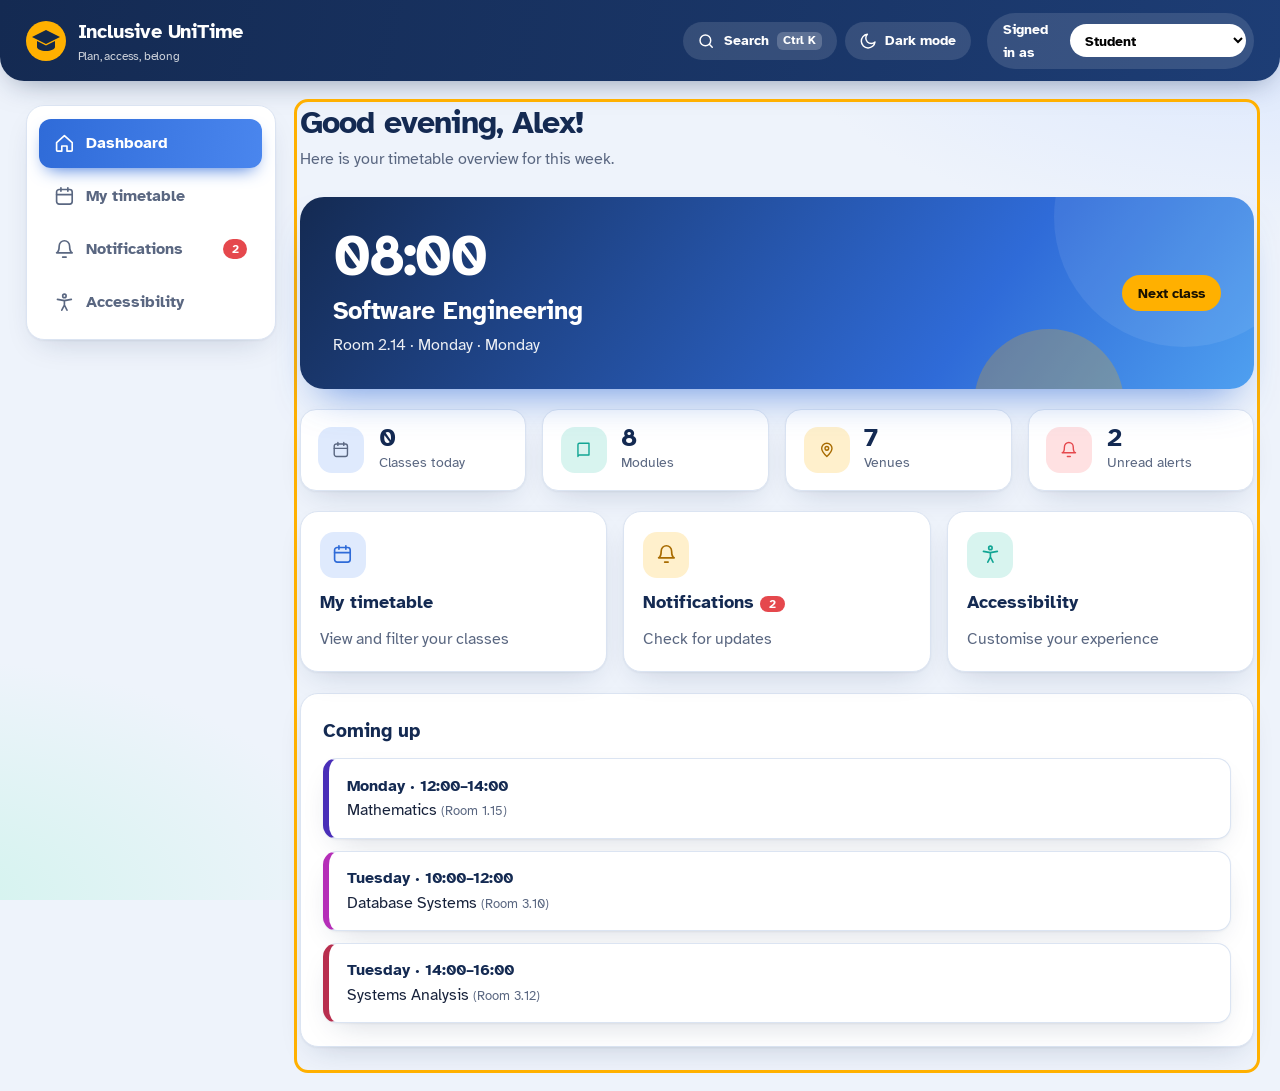
==== index.html @ ea76de54 "Add files via upload" ====
<!DOCTYPE html>
<html lang="en">
<head>
<meta charset="utf-8">
<meta name="viewport" content="width=device-width, initial-scale=1">
<title>Inclusive UniTime – Mockup</title>
<link rel="preconnect" href="https://fonts.googleapis.com"><link href="https://fonts.googleapis.com/css2?family=Atkinson+Hyperlegible:wght@400;700&display=swap" rel="stylesheet">
<link rel="stylesheet" href="styles.css">
</head>
<body>
<a class="skip" href="#main">Skip to main content</a>
<header>
  <h1 class="brand"><svg viewBox="0 0 40 40" aria-hidden="true"><circle cx="20" cy="20" r="20" fill="#ffb000"/><path d="M20 9 6 16l14 7 14-7z" fill="#14284b"/><path d="M11 20v6c0 2 4 4 9 4s9-2 9-4v-6l-9 4.5z" fill="#14284b"/></svg><span>Inclusive UniTime<small>Plan, access, belong</small></span></h1>
  <div class="tools"><button class="chip" id="sBtn" type="button"><span>Search</span><kbd>Ctrl K</kbd></button><button class="chip" id="themeBtn" type="button" aria-pressed="false"><span>Dark mode</span></button></div>
  <label class="who" style="display:flex;color:#fff"><span>Signed in as</span>
    <select id="role"><option value="student">Student</option><option value="staff">Lecturer / Admin</option></select>
  </label>
</header>
<div class="app">
  <nav aria-label="Main"><ul id="nav"></ul></nav>
  <main id="main" tabindex="-1">

    <section id="v-dashboard" data-view>
      <h2 id="hello">Good morning</h2><p class="sub">Here is your timetable overview for this week.</p>
      <div class="hero" id="hero"></div>
      <div class="stats" id="stats"></div>
      <div class="grid">
        <button class="tile" data-go="timetable"><strong>My timetable</strong>View and filter your classes</button>
        <button class="tile" data-go="notifications"><strong>Notifications <span class="badge" data-count>0</span></strong>Check for updates</button>
        <button class="tile" data-go="accessibility"><strong>Accessibility</strong>Customise your experience</button>
      </div>
      <div class="card" style="margin-top:1rem"><h3>Coming up</h3><ul class="cards" id="upcoming" style="display:grid"></ul></div>
    </section>

    <section id="v-timetable" data-view hidden>
      <h2>My timetable</h2><p class="sub">Filter by day, module, venue or time.</p>
      <form class="card filters" id="filters">
        <label>Day<select id="fDay"><option value="">All days</option></select></label>
        <label>Module<select id="fMod"><option value="">All modules</option></select></label>
        <label>Venue<select id="fVen"><option value="">All venues</option></select></label>
        <label>Time<select id="fTime"><option value="">All times</option><option value="am">Morning</option><option value="pm">Afternoon</option></select></label>
        <button class="btn" type="reset">Clear filters</button>
      </form>
      <div class="head"><p id="count" role="status" aria-live="polite"></p><button class="btn alt" id="icsBtn" type="button">Export to calendar</button></div>
      <div class="tbl" style="overflow-x:auto"><table id="grid"><caption style="position:absolute;left:-999px">Weekly timetable</caption></table></div>
      <ul class="cards" id="cardList"></ul>
    </section>

    <section id="v-notifications" data-view hidden>
      <h2>Notifications</h2><p class="sub">Timetable changes and announcements.</p>
      <div class="card"><button class="btn alt" id="markAll">Mark all as read</button><ul class="notes" id="notes"></ul></div>
    </section>

    <section id="v-accessibility" data-view hidden>
      <h2>Accessibility settings</h2><p class="sub">Changes apply straight away.</p>
      <div class="card">
        <div class="row"><span id="l1">Text size</span><div class="seg" role="group" aria-labelledby="l1">
          <button data-text="" aria-pressed="true">A</button><button data-text="lg" aria-pressed="false" style="font-size:1.1em">A</button><button data-text="xl" aria-pressed="false" style="font-size:1.3em">A</button></div></div>
        <div class="row"><span id="l2">Colour contrast</span><div class="seg" role="group" aria-labelledby="l2">
          <button data-contrast="" aria-pressed="true">Default</button><button data-contrast="high" aria-pressed="false">High contrast</button></div></div>
        <div class="row"><span id="l3">Reduce motion</span><button class="switch" role="switch" aria-checked="false" aria-labelledby="l3" id="swMotion"></button></div>
        <div class="row"><span id="l4">Screen reader hints</span><button class="switch" role="switch" aria-checked="true" aria-labelledby="l4" id="swSR"></button></div>
        <div class="row"><span>Demo data</span><button class="btn alt" id="resetBtn" type="button">Reset to defaults</button></div>
        <p class="sub" style="margin:1rem 0 0">Tip: press Tab to move between controls, Enter or Space to activate.</p>
      </div>
    </section>

    <section id="v-staff" data-view hidden>
      <h2 id="staffHello">Welcome, Dr Khan</h2><p class="sub">Edit the timetable and notify affected students.</p>
      <div class="card">
        <div class="head"><h3 id="mT">Manage classes</h3><button class="btn" id="addClass" type="button">Add class</button></div>
        <div class="scroll"><table id="manage" aria-labelledby="mT"></table></div>
        <div class="status" id="mStatus" role="status" aria-live="polite"></div>
      </div>
      <form class="card" id="updateForm">
        <h3>Send a custom update</h3>
        <div class="filters">
          <label>Module<select id="uMod" required></select></label>
          <label>New venue<input id="uVen" required placeholder="e.g. Room 1.20"></label>
          <label>Date<input id="uDate" type="date" required></label>
          <label>Time<input id="uTime" type="time" required></label>
        </div>
        <label style="margin:.8rem 0">Message<textarea id="uMsg" rows="2" required></textarea></label>
        <button class="btn" type="submit">Send update</button>
        <div class="status" id="uStatus" role="status" aria-live="polite"></div>
      </form>
    </section>

  </main>
</div>
<dialog id="dlg" aria-labelledby="dlgT"><form id="eForm">
  <h3 id="dlgT">Edit class</h3>
  <label>Module<input id="eMod" list="modList" required autocomplete="off"></label><datalist id="modList"></datalist>
  <label>Day<select id="eDay"></select></label>
  <label>Time slot<select id="eTime"></select></label>
  <label>Venue<input id="eVen" required autocomplete="off"></label>
  <p class="err" id="eErr" role="alert"></p>
  <div class="actions"><button class="btn alt" type="button" id="eCancel">Cancel</button><button class="btn" type="submit">Save changes</button></div>
</form></dialog>
<dialog id="sdlg" aria-label="Search timetable"><div class="sbox"><input id="sIn" type="search" placeholder="Search modules, venues or days…" aria-label="Search timetable" autocomplete="off"><ul id="sRes"></ul></div></dialog>
<script>
const DAYS=["Mon","Tue","Wed","Thu","Fri"],SLOTS=["08:00–10:00","10:00–12:00","12:00–14:00","14:00–16:00"];
const DATA=[
 {d:"Mon",t:SLOTS[0],m:"Software Engineering",v:"Room 2.14"},{d:"Mon",t:SLOTS[2],m:"Mathematics",v:"Room 1.15"},
 {d:"Tue",t:SLOTS[1],m:"Database Systems",v:"Room 3.10"},{d:"Tue",t:SLOTS[3],m:"Systems Analysis",v:"Room 3.12"},
 {d:"Wed",t:SLOTS[0],m:"Research Methods",v:"Lab 4"},{d:"Wed",t:SLOTS[2],m:"Project Work",v:"Room 2.14"},
 {d:"Thu",t:SLOTS[1],m:"Human-Computer Interaction",v:"Room 2.05"},{d:"Fri",t:SLOTS[0],m:"Web Development",v:"Room 1.20"}];
const NOTES=[{t:"Venue change",b:"Web Development is now in Room 1.20.",w:"2 hours ago",r:0},
 {t:"Timetable update",b:"New session added for Research Methods.",w:"1 day ago",r:0},
 {t:"General notice",b:"Library maintenance on 23 August.",w:"2 days ago",r:1}];
const HUE=[...new Set(DATA.map(x=>x.m))].reduce((o,m,i)=>(o[m]=(i*47+205)%360,o),{});
const TODAY=DAYS[(new Date().getDay()+6)%7];
const P={dashboard:'<path d="M3 11l9-8 9 8v9a1 1 0 0 1-1 1h-5v-6h-6v6H4a1 1 0 0 1-1-1z"/>',timetable:'<rect x="3" y="4" width="18" height="17" rx="3"/><path d="M3 10h18M8 2v4M16 2v4"/>',notifications:'<path d="M6 8a6 6 0 0 1 12 0c0 7 3 8 3 8H3s3-1 3-8M10 21h4"/>',accessibility:'<circle cx="12" cy="4.5" r="2"/><path d="M4 8.5l8 1.5 8-1.5M12 10v5l-3 6M12 15l3 6"/>',staff:'<rect x="3" y="3" width="7" height="7" rx="2"/><rect x="14" y="3" width="7" height="7" rx="2"/><rect x="3" y="14" width="7" height="7" rx="2"/><rect x="14" y="14" width="7" height="7" rx="2"/>',room:'<path d="M12 21s7-6 7-11a7 7 0 0 0-14 0c0 5 7 11 7 11z"/><circle cx="12" cy="10" r="2.5"/>',book:'<path d="M4 5a2 2 0 0 1 2-2h13v16H6a2 2 0 0 0-2 2zM4 21V5"/>'};
const ic=n=>`<svg class="i" viewBox="0 0 24 24" aria-hidden="true">${P[n]}</svg>`;
const hue=m=>HUE[m]??(HUE[m]=(Object.keys(HUE).length*47+205)%360);
const $=s=>document.querySelector(s),root=document.documentElement;
let saved=null;try{saved=JSON.parse(localStorage.getItem("ut"))}catch(e){}
if(saved&&saved.D){DATA.splice(0,DATA.length,...saved.D);NOTES.splice(0,NOTES.length,...saved.N)}
function save(){try{localStorage.setItem("ut",JSON.stringify({D:DATA,N:NOTES,s:{t:root.dataset.text||"",c:root.dataset.contrast||"",m:root.dataset.motion||"",th:root.dataset.theme||""}}))}catch(e){}}
const NAV={student:[["dashboard","Dashboard"],["timetable","My timetable"],["notifications","Notifications"],["accessibility","Accessibility"]],
 staff:[["staff","Staff dashboard"],["timetable","Timetable"],["notifications","Notifications"],["accessibility","Accessibility"]]};
let view="dashboard";
function go(v){view=v;document.querySelectorAll("[data-view]").forEach(e=>e.hidden=e.id!=="v-"+v);
 document.querySelectorAll("#nav button").forEach(b=>b.toggleAttribute("aria-current",b.dataset.v===v)||0);
 document.querySelectorAll("#nav button").forEach(b=>b.dataset.v===v?b.setAttribute("aria-current","page"):b.removeAttribute("aria-current"));
 $("#main").focus();}
function buildNav(){const r=$("#role").value;$("#nav").innerHTML=NAV[r].map(([k,l])=>`<li><button data-v="${k}">${ic(k)}<span>${l}</span>${k==="notifications"?'<span class="badge" data-count></span>':""}</button></li>`).join("");
 $("#nav").onclick=e=>{const b=e.target.closest("button");if(b)go(b.dataset.v)};count();renderTT();go(r==="staff"?"staff":"dashboard");}
function count(){const n=NOTES.filter(x=>!x.r).length;document.querySelectorAll("[data-count]").forEach(e=>{e.textContent=n;e.hidden=!n});renderDash()}
function fill(sel,arr){$(sel).insertAdjacentHTML("beforeend",arr.map(x=>`<option>${x}</option>`).join(""))}
fill("#fDay",DAYS);fill("#eDay",DAYS);fill("#eTime",SLOTS);
function refill(){const mods=[...new Set(DATA.map(x=>x.m))],vens=[...new Set(DATA.map(x=>x.v))];
 [["#fMod",mods,"All modules"],["#fVen",vens,"All venues"]].forEach(([q,a,l])=>{const cur=$(q).value;$(q).innerHTML=`<option value="">${l}</option>`;fill(q,a);$(q).value=a.includes(cur)?cur:""});
 const u=$("#uMod"),cv=u.value;u.innerHTML="";fill("#uMod",mods);if(mods.includes(cv))u.value=cv;
 $("#modList").innerHTML=mods.map(m=>`<option value="${m}">`).join("");}
refill();
function renderTT(){const f={d:$("#fDay").value,m:$("#fMod").value,v:$("#fVen").value,p:$("#fTime").value};
 const list=DATA.filter(x=>(!f.d||x.d===f.d)&&(!f.m||x.m===f.m)&&(!f.v||x.v===f.v)&&(!f.p||(f.p==="am")===(parseInt(x.t)<12)));
 $("#count").textContent=list.length?`${list.length} classes shown.`:"No timetable entries found. Try clearing a filter.";
 $("#grid").innerHTML=`<thead><tr><th scope="col">Time</th>${DAYS.map(d=>`<th scope="col"${d===TODAY?' class="today"':""}>${d}</th>`).join("")}</tr></thead><tbody>`+
  SLOTS.map(s=>`<tr><th scope="row" class="slot" style="background:var(--tint);color:var(--text)">${s}</th>${DAYS.map(d=>{const c=list.find(x=>x.d===d&&x.t===s);
  return `<td>${c?`<div class="cls" style="--h:${hue(c.m)}"><b>${c.m}</b><small>${c.v}</small>${staff()?`<button class="mini" data-edit="${DATA.indexOf(c)}" aria-label="Edit ${c.m}, ${c.d} ${c.t}">Edit</button>`:""}</div>`:""}</td>`}).join("")}</tr>`).join("")+"</tbody>";
 $("#cardList").innerHTML=list.map(c=>`<li style="--h:${hue(c.m)}"><b>${c.d} · ${c.t}</b><br>${c.m}<br><small>${c.v}</small>${staff()?`<br><button class="mini" data-edit="${DATA.indexOf(c)}" aria-label="Edit ${c.m}, ${c.d} ${c.t}">Edit</button>`:""}</li>`).join("");}
$("#filters").addEventListener("change",renderTT);$("#filters").addEventListener("reset",()=>setTimeout(renderTT));
function renderNotes(){$("#notes").innerHTML=NOTES.map(n=>`<li class="${n.r?"read":""}"><span class="dot" aria-hidden="true"></span><div><b>${n.t}</b> <span class="tag">${n.r?"Read":"Unread"}</span><br>${n.b}<br><small>${n.w}</small></div></li>`).join("");count();save();}
$("#markAll").onclick=()=>{NOTES.forEach(n=>n.r=1);renderNotes()};
$("#updateForm").onsubmit=e=>{e.preventDefault();NOTES.unshift({t:"Venue change",b:`${$("#uMod").value} is now in ${$("#uVen").value}. ${$("#uMsg").value}`,w:"Just now",r:0});
 renderNotes();$("#uStatus").textContent="Update sent. Affected students have been notified.";e.target.reset();};
document.addEventListener("click",e=>{const g=e.target.closest("[data-go]");if(g)go(g.dataset.go);
 const b=e.target.closest(".seg button");if(b){b.parentNode.querySelectorAll("button").forEach(x=>x.setAttribute("aria-pressed",x===b));
  if("text"in b.dataset)root.dataset.text=b.dataset.text;if("contrast"in b.dataset)root.dataset.contrast=b.dataset.contrast;}
 const s=e.target.closest(".switch");if(s){s.setAttribute("aria-checked",s.getAttribute("aria-checked")!=="true");
  if(s.id==="swMotion")root.dataset.motion=s.getAttribute("aria-checked")==="true"?"reduce":"";}save();});
$("#role").onchange=buildNav;
const staff=()=>$("#role").value==="staff";
let editing=-1,opener=null;
function renderManage(){const o=d=>DAYS.indexOf(d);
 $("#manage").innerHTML="<thead><tr><th scope=col>Module</th><th scope=col>Day</th><th scope=col>Time</th><th scope=col>Venue</th><th scope=col>Actions</th></tr></thead><tbody>"+
 DATA.map((c,i)=>({c,i})).sort((a,b)=>o(a.c.d)-o(b.c.d)||SLOTS.indexOf(a.c.t)-SLOTS.indexOf(b.c.t)).map(({c,i})=>
 `<tr><th scope="row" style="font-weight:700">${c.m}</th><td>${c.d}</td><td>${c.t}</td><td>${c.v}</td><td><button class="mini" data-edit="${i}" aria-label="Edit ${c.m}">Edit</button><button class="mini del" data-del="${i}" aria-label="Delete ${c.m}">Delete</button></td></tr>`).join("")+"</tbody>";}
function openEdit(i,btn){editing=i;opener=btn||null;const c=i<0?{m:"",d:DAYS[0],t:SLOTS[0],v:""}:DATA[i];
 $("#dlgT").textContent=i<0?"Add class":"Edit class";$("#eMod").value=c.m;$("#eDay").value=c.d;$("#eTime").value=c.t;$("#eVen").value=c.v;$("#eErr").textContent="";$("#dlg").showModal();$("#eMod").focus();}
function afterChange(msg,focusSel){NOTES.unshift({t:"Timetable update",b:msg,w:"Just now",r:0});renderNotes();refill();renderTT();renderManage();$("#mStatus").textContent=msg+" Students have been notified.";
 const f=$(focusSel)||$("#addClass");f.focus();}
$("#eForm").onsubmit=e=>{e.preventDefault();const c={m:$("#eMod").value.trim(),d:$("#eDay").value,t:$("#eTime").value,v:$("#eVen").value.trim()};
 const clash=DATA.find((x,j)=>j!==editing&&x.d===c.d&&x.t===c.t);
 if(clash){$("#eErr").textContent=`${c.d} ${c.t} is already used by ${clash.m}. Choose another day or time slot.`;$("#eDay").focus();return}
 let i=editing;if(i<0){DATA.push(c);i=DATA.length-1}else DATA[i]=c;
 $("#dlg").close();afterChange(`${c.m} is now on ${c.d}, ${c.t} in ${c.v}.`,`#manage [data-edit="${i}"]`);};
$("#eCancel").onclick=()=>{$("#dlg").close();(opener&&document.body.contains(opener)?opener:$("#addClass")).focus()};
document.addEventListener("click",e=>{const b=e.target.closest("[data-edit],[data-del],#addClass");if(!b)return;
 if(b.id==="addClass")return openEdit(-1,b);
 if(b.dataset.edit!==undefined)return openEdit(+b.dataset.edit,b);
 const c=DATA[+b.dataset.del];if(confirm(`Delete ${c.m} on ${c.d}, ${c.t}?`)){DATA.splice(+b.dataset.del,1);afterChange(`${c.m} on ${c.d}, ${c.t} has been cancelled.`,"#addClass")}});
renderManage();
document.querySelectorAll(".tile").forEach(t=>t.insertAdjacentHTML("afterbegin",`<span class="ico">${ic(t.dataset.go)}</span>`));
P.search='<circle cx="11" cy="11" r="7"/><path d="m20 20-3.5-3.5"/>';P.moon='<path d="M21 13A9 9 0 1 1 11 3a7 7 0 0 0 10 10z"/>';
$("#sBtn").insertAdjacentHTML("afterbegin",ic("search"));$("#themeBtn").insertAdjacentHTML("afterbegin",ic("moon"));
const pad=n=>String(n).padStart(2,"0");
function occ(c){const d=new Date(),diff=(DAYS.indexOf(c.d)-((d.getDay()+6)%7)+7)%7,st=new Date(d.getFullYear(),d.getMonth(),d.getDate()+diff,parseInt(c.t),0),en=new Date(st.getTime()+72e5);
 if(en<=d){st.setDate(st.getDate()+7);en.setDate(en.getDate()+7)}return{c,st,en}}
function renderDash(){const now=new Date(),h=now.getHours();$("#hello").textContent=`Good ${h<12?"morning":h<18?"afternoon":"evening"}, Alex!`;
 const L=DATA.map(occ).sort((a,b)=>a.st-b.st),day0=d=>new Date(d.getFullYear(),d.getMonth(),d.getDate());
 const lbl=d=>{const k=Math.round((day0(d)-day0(now))/864e5);return k===0?"Today":k===1?"Tomorrow":d.toLocaleDateString("en-ZA",{weekday:"long"})};
 if(L.length){const n=L[0],ms=n.st-now,live=ms<=0;
  const txt=live?`In progress, ends ${pad(n.en.getHours())}:00`:ms<864e5?`Starts in ${ms>=36e5?Math.floor(ms/36e5)+"h ":""}${Math.floor(ms%36e5/6e4)}m`:lbl(n.st);
  $("#hero").innerHTML=`<div><div class="time">${n.c.t.split("–")[0]}</div><h3>${n.c.m}</h3><p>${n.c.v} · ${lbl(n.st)} · ${txt}</p></div><span class="pill">${live?"Live now":"Next class"}</span>`;
 }else $("#hero").innerHTML="<div><h3>No classes scheduled</h3><p>Ask your department to add classes.</p></div>";
 const st=[["timetable","",DATA.filter(c=>c.d===TODAY).length,"Classes today"],["book","t",new Set(DATA.map(x=>x.m)).size,"Modules"],["room","a",new Set(DATA.map(x=>x.v)).size,"Venues"],["notifications","r",NOTES.filter(x=>!x.r).length,"Unread alerts"]];
 $("#stats").innerHTML=st.map(([i,c,n,l])=>`<div class="stat"><span class="ico ${c}">${ic(i)}</span><div><b>${n}</b><span>${l}</span></div></div>`).join("");
 $("#upcoming").innerHTML=L.slice(1,4).map(({c,st})=>`<li style="--h:${hue(c.m)}"><b>${lbl(st)} · ${c.t}</b><br>${c.m} <small>(${c.v})</small></li>`).join("")||"<li>Nothing else scheduled.</li>";}
function ics(){const f=d=>`${d.getFullYear()}${pad(d.getMonth()+1)}${pad(d.getDate())}T${pad(d.getHours())}${pad(d.getMinutes())}00`,E=["BEGIN:VCALENDAR","VERSION:2.0","PRODID:-//Inclusive UniTime//EN"];
 DATA.forEach((c,i)=>{const{st,en}=occ(c);E.push("BEGIN:VEVENT",`UID:ut-${i}-${Date.now()}@inclusive-unitime`,`DTSTAMP:${f(new Date())}`,`DTSTART:${f(st)}`,`DTEND:${f(en)}`,"RRULE:FREQ=WEEKLY;COUNT=15",`SUMMARY:${c.m}`,`LOCATION:${c.v}`,"END:VEVENT")});E.push("END:VCALENDAR");
 const a=document.createElement("a");a.href=URL.createObjectURL(new Blob([E.join("\r\n")],{type:"text/calendar"}));a.download="inclusive-unitime.ics";a.click();$("#count").textContent="Calendar file downloaded. Import it into Google, Outlook or Apple Calendar."}
$("#icsBtn").onclick=ics;
function applyS(s){if(!s)return;root.dataset.text=s.t;root.dataset.contrast=s.c;root.dataset.motion=s.m;root.dataset.theme=s.th;
 ["text","contrast"].forEach(k=>document.querySelectorAll(`.seg button[data-${k}]`).forEach(b=>b.setAttribute("aria-pressed",b.dataset[k]===s[k[0]])));
 $("#swMotion").setAttribute("aria-checked",s.m==="reduce");$("#themeBtn").setAttribute("aria-pressed",s.th==="dark")}
$("#themeBtn").onclick=e=>{const d=root.dataset.theme!=="dark";root.dataset.theme=d?"dark":"";e.currentTarget.setAttribute("aria-pressed",d);save()};
$("#resetBtn").onclick=()=>{try{localStorage.removeItem("ut")}catch(e){}location.reload()};
function sRender(){const q=$("#sIn").value.toLowerCase().trim(),m=DATA.map((c,i)=>({c,i})).filter(({c})=>[c.m,c.v,c.d,c.t].join(" ").toLowerCase().includes(q)).slice(0,6);
 $("#sRes").innerHTML=m.length?m.map(({c,i})=>`<li><button data-s="${i}"><b>${c.m}</b><br><small>${c.d} · ${c.t} · ${c.v}</small></button></li>`).join(""):'<li class="none">No matches found.</li>';}
function openSearch(){$("#sIn").value="";sRender();$("#sdlg").showModal();$("#sIn").focus()}
$("#sBtn").onclick=openSearch;$("#sIn").oninput=sRender;
$("#sIn").onkeydown=e=>{if(e.key==="Enter"){const b=$("#sRes button");if(b)b.click()}};
$("#sdlg").onclick=e=>{if(e.target===$("#sdlg"))$("#sdlg").close()};
$("#sRes").onclick=e=>{const b=e.target.closest("button");if(!b)return;const c=DATA[+b.dataset.s];$("#sdlg").close();$("#filters").reset();
 setTimeout(()=>{$("#fMod").value=c.m;renderTT();go("timetable")})};
document.addEventListener("keydown",e=>{if((e.ctrlKey||e.metaKey)&&e.key.toLowerCase()==="k"){e.preventDefault();openSearch()}});
applyS(saved&&saved.s);renderTT();renderNotes();buildNav();setInterval(renderDash,30000);
</script>
</body>
</html>
---- styles.css ----
:root{--navy:#142a52;--navy2:#1d3d75;--blue:#2f6bd8;--sky:#dfeafd;--teal:#12a594;--amber:#ffb000;--rose:#e5484d;--bg:#eef3fb;--card:#fff;--text:#17223b;--muted:#5a6781;--line:#dbe4f2;--ok:#0f7a55;--tint:#eef4ff;--fs:16px;--r:18px;--sh:0 1px 2px rgba(20,42,82,.05),0 12px 32px -14px rgba(20,42,82,.22)}
:root[data-contrast=high]{--navy:#000;--navy2:#000;--blue:#0030c0;--sky:#fff;--teal:#006b5e;--bg:#fff;--card:#fff;--text:#000;--muted:#000;--line:#000;--tint:#fff;--sh:none}
:root[data-contrast=high] body{background:#fff}
:root[data-contrast=high] :is(.card,.tile,td,.cards li,.stat,nav){border:2px solid #000}
:root[data-contrast=high] .cls{background:#fff!important;border:2px solid #000;border-left-width:8px}
:root[data-contrast=high] .hero{background:#000}
:root[data-text=lg]{--fs:19px}:root[data-text=xl]{--fs:22px}
:root[data-motion=reduce] *{transition:none!important;animation:none!important}
*{box-sizing:border-box}
body{margin:0;font:var(--fs)/1.55 "Atkinson Hyperlegible","Segoe UI",system-ui,sans-serif;color:var(--text);-webkit-font-smoothing:antialiased;
 background:radial-gradient(900px 480px at 100% -5%,#d6e4ff 0,transparent 60%),radial-gradient(700px 400px at -5% 100%,#d3f3ee 0,transparent 60%),var(--bg);background-attachment:fixed}
:focus-visible{outline:3px solid var(--amber);outline-offset:3px;border-radius:8px}
.skip{position:absolute;left:-999px;background:#fff;padding:.6rem 1rem;border-radius:8px}.skip:focus{left:10px;top:10px;z-index:9}
svg.i{width:1.3em;height:1.3em;fill:none;stroke:currentColor;stroke-width:1.9;stroke-linecap:round;stroke-linejoin:round;flex:none}

header{display:flex;align-items:center;justify-content:space-between;gap:1rem;background:linear-gradient(100deg,var(--navy),var(--navy2));color:#fff;padding:.8rem 1.6rem;border-radius:0 0 24px 24px;box-shadow:0 10px 30px -12px rgba(20,42,82,.5)}
.brand{display:flex;align-items:center;gap:.75rem;margin:0;font-size:1.25rem;letter-spacing:-.01em}
.brand svg{width:40px;height:40px;flex:none}
.brand small{display:block;font-size:.78rem;font-weight:400;opacity:.8}
.who{display:flex;align-items:center;gap:.7rem;font-size:.9rem;background:rgba(255,255,255,.12);padding:.35rem .5rem .35rem 1rem;border-radius:99px}
.who select{font:inherit;padding:.4rem .7rem;border-radius:99px;border:0;background:#fff;color:#000}
.badge{background:var(--rose);color:#fff;border-radius:99px;padding:.05rem .55rem;font-size:.75rem;font-weight:700;margin-left:auto}

.app{display:grid;grid-template-columns:250px 1fr;gap:1.5rem;padding:1.5rem 1.6rem;align-items:start}
nav{background:var(--card);border:1px solid var(--line);border-radius:var(--r);padding:.8rem;box-shadow:var(--sh);position:sticky;top:1rem}
nav ul{list-style:none;margin:0;padding:0;display:grid;gap:.25rem}
nav button{width:100%;display:flex;align-items:center;gap:.7rem;text-align:left;font:inherit;font-weight:700;background:none;border:0;border-radius:12px;padding:.75rem .9rem;cursor:pointer;color:var(--muted);transition:background .15s,color .15s}
nav button:hover{background:var(--tint);color:var(--navy)}
nav button[aria-current=page]{background:linear-gradient(100deg,var(--blue),#4a86ee);color:#fff;box-shadow:0 8px 18px -8px var(--blue)}
:root[data-contrast=high] nav button[aria-current=page]{background:#000}

main{min-width:0;max-width:1100px}
h2{font-size:2rem;line-height:1.15;margin:0 0 .3rem;color:var(--navy);letter-spacing:-.025em}
h3{margin:0 0 .8rem;color:var(--navy)}
.sub{color:var(--muted);margin:0 0 1.6rem}
.card{background:var(--card);border:1px solid var(--line);border-radius:var(--r);padding:1.4rem;margin-bottom:1.3rem;box-shadow:var(--sh)}

.hero{position:relative;overflow:hidden;display:flex;flex-wrap:wrap;align-items:center;justify-content:space-between;gap:1.2rem;background:linear-gradient(125deg,var(--navy) 0,var(--blue) 70%,#4fa0f0);color:#fff;border-radius:24px;padding:1.9rem 2.1rem;margin-bottom:1.3rem;box-shadow:0 22px 40px -20px rgba(47,107,216,.7)}
.hero::before,.hero::after{content:"";position:absolute;border-radius:50%;background:rgba(255,255,255,.08)}
.hero::before{width:260px;height:260px;right:-60px;top:-110px}.hero::after{width:150px;height:150px;right:130px;bottom:-90px;background:rgba(255,176,0,.25)}
.hero>*{position:relative;z-index:1}
.hero .time{font-size:3.6rem;font-weight:700;line-height:1;letter-spacing:-.04em}
.hero h3{color:#fff;font-size:1.55rem;margin:.4rem 0 0}.hero p{margin:.2rem 0 0;opacity:.92}
.pill{background:var(--amber);color:#1a1200;font-weight:700;border-radius:99px;padding:.4rem 1rem;font-size:.9rem}

.stats{display:grid;grid-template-columns:repeat(auto-fit,minmax(160px,1fr));gap:1rem;margin-bottom:1.3rem}
.stat{background:var(--card);border:1px solid var(--line);border-radius:16px;padding:.9rem 1.1rem;box-shadow:var(--sh);display:flex;align-items:center;gap:.9rem}
.stat b{display:block;font-size:1.6rem;line-height:1;color:var(--navy)}.stat span{font-size:.85rem;color:var(--muted)}
.ico{display:grid;place-items:center;width:46px;height:46px;border-radius:14px;background:var(--sky);color:var(--blue);flex:none}
.ico.t{background:#d8f4ef;color:var(--teal)}.ico.a{background:#fff0cc;color:#a86b00}.ico.r{background:#ffe1e2;color:var(--rose)}

.grid{display:grid;gap:1rem;grid-template-columns:repeat(auto-fit,minmax(220px,1fr));margin-bottom:1.3rem}
.tile{display:flex;flex-direction:column;gap:.7rem;width:100%;text-align:left;font:inherit;background:var(--card);border:1px solid var(--line);border-radius:var(--r);padding:1.2rem;cursor:pointer;color:var(--muted);box-shadow:var(--sh);transition:transform .2s,box-shadow .2s}
.tile:hover{transform:translateY(-4px);box-shadow:0 18px 34px -16px rgba(20,42,82,.35)}
.tile strong{display:block;color:var(--navy);font-size:1.1rem}
.tile:nth-child(2) .ico{background:#fff0cc;color:#a86b00}.tile:nth-child(3) .ico{background:#d8f4ef;color:var(--teal)}

.btn{font:inherit;font-weight:700;background:var(--blue);color:#fff;border:2px solid var(--blue);border-radius:12px;padding:.65rem 1.3rem;cursor:pointer;transition:background .15s}
.btn:hover{background:var(--navy);border-color:var(--navy)}
.btn.alt{background:#fff;color:var(--blue)}.btn.alt:hover{background:var(--tint);color:var(--navy)}

.filters{display:grid;gap:.9rem;grid-template-columns:repeat(auto-fit,minmax(150px,1fr));align-items:end}
label{display:grid;gap:.3rem;font-weight:700;font-size:.9rem;color:var(--navy)}
select,input,textarea{font:inherit;font-weight:400;padding:.6rem .75rem;border:2px solid #9aa8c2;border-radius:12px;background:#fff;color:#000;width:100%}
select:focus,input:focus,textarea:focus{border-color:var(--blue)}
#count{font-weight:700;color:var(--muted);margin:.2rem 0 .8rem}

.tbl{border-radius:var(--r);background:var(--card);padding:.8rem;box-shadow:var(--sh);border:1px solid var(--line)}
table{width:100%;border-collapse:separate;border-spacing:6px;table-layout:fixed}
th,td{padding:0;text-align:center;vertical-align:top;height:86px;border-radius:12px}
td{background:#f6f9fe;border:1px dashed var(--line);padding:4px}
thead th{background:var(--navy);color:#fff;height:auto;padding:.7rem;border-radius:12px}
thead th.today{background:var(--amber);color:#1a1200}
tbody th{background:var(--sky);color:var(--navy);font-size:.82rem;width:104px;vertical-align:middle}
.cls{height:100%;background:hsl(var(--h) 85% 93%);border-left:5px solid hsl(var(--h) 60% 42%);border-radius:9px;padding:.5rem .6rem;text-align:left;font-size:.88rem;line-height:1.3}
.cls b{color:hsl(var(--h) 65% 20%)}.cls small{display:block;color:var(--muted);margin-top:.15rem}

.cards{display:none;list-style:none;padding:0;margin:0;gap:.75rem}
.cards li{background:#fff;border:1px solid var(--line);border-left:6px solid hsl(var(--h,214) 60% 45%);border-radius:14px;padding:.9rem 1.1rem;box-shadow:var(--sh)}
.cards b{color:var(--navy)}.cards small{color:var(--muted)}

.notes{list-style:none;padding:0;margin:.9rem 0 0;display:grid;gap:.6rem}
.notes li{display:flex;gap:.9rem;padding:1rem;border:1px solid var(--line);border-radius:14px;background:#fff}
.notes li:not(.read){background:linear-gradient(90deg,var(--sky),#fff 75%);border-color:#bcd0f3}
.dot{width:12px;height:12px;border-radius:50%;background:var(--blue);margin-top:.45rem;flex:none;box-shadow:0 0 0 4px rgba(47,107,216,.18)}
.notes li.read .dot{background:#9aa6bb;box-shadow:none}
.tag{font-size:.75rem;font-weight:700;border-radius:99px;padding:.1rem .65rem;background:var(--sky);color:var(--navy);margin-left:.3rem}
.notes small{color:var(--muted)}

.row{display:flex;justify-content:space-between;align-items:center;gap:1rem;padding:1.1rem 0;border-bottom:1px solid var(--line);font-weight:700;color:var(--navy)}
.row:last-of-type{border:0}
.seg{display:flex;gap:4px;padding:4px;background:var(--sky);border-radius:14px}
.seg button{font:inherit;font-weight:700;padding:.45rem .95rem;border:0;border-radius:10px;background:transparent;color:var(--navy);cursor:pointer}
.seg button[aria-pressed=true]{background:var(--blue);color:#fff;box-shadow:0 6px 14px -6px var(--blue)}
.switch{width:3.5rem;height:1.95rem;border-radius:99px;border:2px solid #6b7a96;background:#fff;position:relative;cursor:pointer;transition:background .2s}
.switch::after{content:"";position:absolute;top:3px;left:3px;width:1.25rem;height:1.25rem;border-radius:50%;background:#6b7a96;transition:left .2s}
.switch[aria-checked=true]{background:var(--teal);border-color:var(--teal)}
.switch[aria-checked=true]::after{left:calc(100% - 1.55rem);background:#fff}

.status{padding:.85rem 1rem;border-radius:12px;background:#e0f6ec;color:var(--ok);font-weight:700;margin-top:1rem;border-left:5px solid var(--ok)}
.status:empty{display:none}
[hidden]{display:none!important}

@media(max-width:860px){
 header{padding:.65rem 1rem;border-radius:0 0 18px 18px}.brand small,.who span{display:none}
 .app{grid-template-columns:1fr;padding:1.1rem 1rem 90px}
 nav{position:fixed;inset:auto .6rem .6rem;z-index:5;padding:.35rem;border-radius:20px;box-shadow:0 14px 30px -10px rgba(20,42,82,.5)}
 nav ul{grid-auto-flow:column;grid-auto-columns:1fr}
 nav button{flex-direction:column;gap:.1rem;text-align:center;font-size:.7rem;padding:.5rem .1rem}
 nav .badge{position:absolute;margin:0;transform:translate(16px,-4px)}
 nav li{position:relative}
 h2{font-size:1.6rem}.hero{padding:1.4rem}.hero .time{font-size:2.6rem}
 .tbl{display:none}.cards{display:grid}
}

/* Staff editing */
.head{display:flex;flex-wrap:wrap;justify-content:space-between;align-items:center;gap:.8rem;margin-bottom:.6rem}.head h3{margin:0}
.scroll{overflow-x:auto}
#manage{border-spacing:0;table-layout:auto;min-width:560px}
#manage th,#manage td{height:auto;padding:.7rem .6rem;text-align:left;border-radius:0;background:none;border:0;border-bottom:1px solid var(--line)}
#manage thead th{background:var(--sky);color:var(--navy);border-radius:0}
#manage td:last-child{white-space:nowrap}
.mini{font:inherit;font-size:.8rem;font-weight:700;border:2px solid var(--blue);background:#fff;color:var(--blue);border-radius:8px;padding:.2rem .65rem;cursor:pointer;margin-top:.35rem}
td .mini{display:block}
#manage .mini{margin:0 .3rem 0 0;font-size:.85rem}
.mini:hover{background:var(--tint)}.mini.del{border-color:var(--rose);color:#b02a30}
dialog{border:0;border-radius:22px;padding:0;width:min(480px,92vw);box-shadow:0 30px 70px -20px rgba(20,42,82,.6);color:var(--text)}
dialog::backdrop{background:rgba(20,42,82,.55)}
dialog form{padding:1.6rem;display:grid;gap:1rem}
dialog h3{margin:0;font-size:1.4rem}
.err{margin:0;padding:.7rem .9rem;border-radius:10px;background:#ffe9ea;color:#8a1c22;font-weight:700;border-left:5px solid var(--rose)}
.err:empty{display:none}
.actions{display:flex;justify-content:flex-end;gap:.7rem}

dialog{background:var(--card)}
.tools{display:flex;gap:.5rem;margin-left:auto}
.chip{font:inherit;font-size:.88rem;font-weight:700;display:inline-flex;align-items:center;gap:.5rem;background:rgba(255,255,255,.12);color:#fff;border:0;border-radius:99px;padding:.5rem .9rem;cursor:pointer;transition:background .15s}
.chip:hover{background:rgba(255,255,255,.24)}.chip[aria-pressed=true]{background:var(--amber);color:#1a1200}
kbd{font:inherit;font-size:.72rem;background:rgba(255,255,255,.2);border-radius:6px;padding:0 .4rem}
#sdlg{width:min(560px,92vw)}.sbox{padding:1.1rem}#sIn{font-size:1.15rem}
#sRes{list-style:none;margin:.8rem 0 0;padding:0;display:grid;gap:.3rem}
#sRes button{width:100%;text-align:left;font:inherit;background:none;border:0;border-radius:12px;padding:.7rem .9rem;cursor:pointer;color:var(--text)}
#sRes button:hover,#sRes button:focus-visible{background:var(--sky)}
#sRes small{color:var(--muted)}.none{color:var(--muted);padding:.6rem .9rem}
@media(max-width:860px){.chip span,.chip kbd{display:none}.chip{padding:.55rem}}
/* Dark theme */
:root[data-theme=dark]:not([data-contrast=high]){--navy:#e3ecff;--navy2:#13264a;--blue:#5b94f5;--sky:#1c2f55;--bg:#0b1326;--card:#131f3a;--text:#e8eefc;--muted:#a9b6d3;--line:#273858;--tint:#1a2b4d;--ok:#4cd9a0;--teal:#2ec4b0;--rose:#ff6b70;--sh:0 12px 30px -14px rgba(0,0,0,.7)}
:root[data-theme=dark]:not([data-contrast=high]) body{background:radial-gradient(900px 480px at 100% -5%,#14305e 0,transparent 60%),var(--bg)}
:root[data-theme=dark]:not([data-contrast=high]) header{background:linear-gradient(100deg,#0a1a3a,#17315e)}
:root[data-theme=dark]:not([data-contrast=high]) .hero{background:linear-gradient(125deg,#14306a,#2f6bd8 75%,#3d8bd6)}
:root[data-theme=dark]:not([data-contrast=high]) thead th{background:#223a66;color:#fff}:root[data-theme=dark]:not([data-contrast=high]) thead th.today{background:var(--amber);color:#1a1200}
:root[data-theme=dark]:not([data-contrast=high]) td{background:#0f1a33}:root[data-theme=dark]:not([data-contrast=high]) .cls{background:hsl(var(--h) 45% 20%)}:root[data-theme=dark]:not([data-contrast=high]) .cls b{color:hsl(var(--h) 80% 86%)}
:root[data-theme=dark]:not([data-contrast=high]) .cards li,:root[data-theme=dark]:not([data-contrast=high]) .notes li{background:var(--card)}:root[data-theme=dark]:not([data-contrast=high]) .notes li:not(.read){background:linear-gradient(90deg,var(--sky),var(--card) 75%)}
:root[data-theme=dark]:not([data-contrast=high]) select,:root[data-theme=dark]:not([data-contrast=high]) input,:root[data-theme=dark]:not([data-contrast=high]) textarea{background:#0e182f;color:#fff;border-color:#5b6e92}
:root[data-theme=dark]:not([data-contrast=high]) .btn.alt,:root[data-theme=dark]:not([data-contrast=high]) .mini{background:transparent}:root[data-theme=dark]:not([data-contrast=high]) .switch{background:var(--card)}
:root[data-theme=dark]:not([data-contrast=high]) .status{background:#12362b}:root[data-theme=dark]:not([data-contrast=high]) .tbl{background:var(--card)}
:root[data-theme=dark]:not([data-contrast=high]) .hero .pill,:root[data-theme=dark]:not([data-contrast=high]) .pill{color:#1a1200}
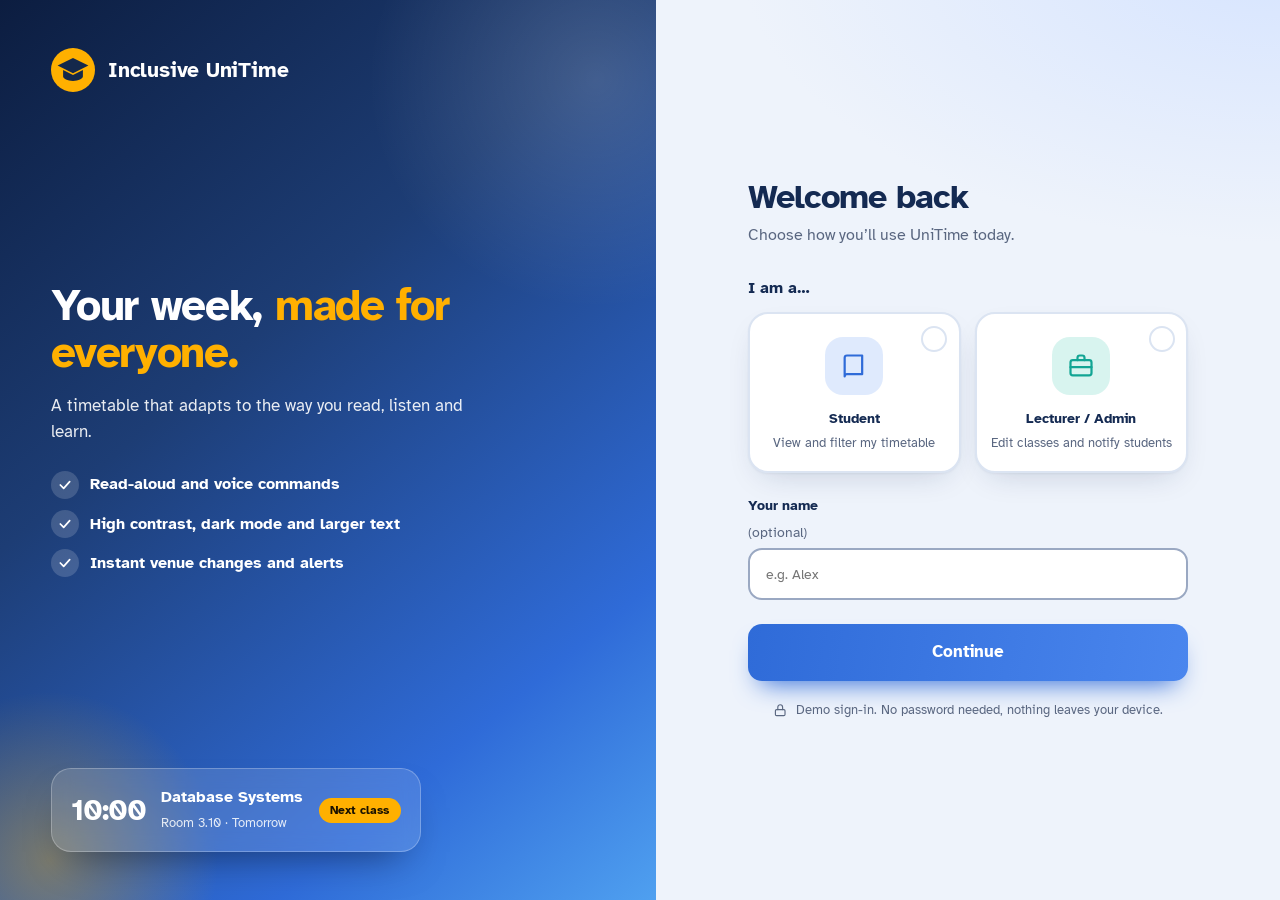
==== commit 3099011d: "Add files via upload" ====
--- a/index.html
+++ b/index.html
@@ -3,211 +3,139 @@
 <head>
 <meta charset="utf-8">
 <meta name="viewport" content="width=device-width, initial-scale=1">
-<title>Inclusive UniTime – Mockup</title>
+<title>Sign in – Inclusive UniTime</title>
 <link rel="preconnect" href="https://fonts.googleapis.com"><link href="https://fonts.googleapis.com/css2?family=Atkinson+Hyperlegible:wght@400;700&display=swap" rel="stylesheet">
 <link rel="stylesheet" href="styles.css">
+<style>
+body{margin:0}
+.split{display:grid;grid-template-columns:1.05fr 1fr;min-height:100vh}
+
+/* ---- Left: brand panel ---- */
+.side{position:relative;overflow:hidden;color:#fff;padding:3rem 3.2rem;display:flex;flex-direction:column;justify-content:space-between;gap:2rem;
+ background:linear-gradient(140deg,#0c1d40 0,#1d3d75 38%,#2f6bd8 78%,#4fa0f0 100%)}
+.side::before,.side::after{content:"";position:absolute;border-radius:50%;pointer-events:none}
+.side::before{width:460px;height:460px;right:-170px;top:-150px;background:radial-gradient(circle,rgba(255,255,255,.16),rgba(255,255,255,0) 70%)}
+.side::after{width:340px;height:340px;left:-120px;bottom:-130px;background:radial-gradient(circle,rgba(255,176,0,.38),rgba(255,176,0,0) 70%)}
+.side>*{position:relative;z-index:1}
+.logo{display:flex;align-items:center;gap:.8rem;font-weight:700;font-size:1.3rem;letter-spacing:-.01em}
+.logo svg{width:44px;height:44px;flex:none}
+.pitch h2{color:#fff;font-size:clamp(2rem,3.4vw,3rem);line-height:1.08;letter-spacing:-.03em;margin:0 0 1rem;max-width:14ch}
+.pitch h2 em{font-style:normal;color:var(--amber)}
+.pitch>p{margin:0 0 1.6rem;max-width:38ch;opacity:.9;font-size:1.05rem}
+.feats{list-style:none;margin:0;padding:0;display:grid;gap:.7rem}
+.feats li{display:flex;align-items:center;gap:.7rem;font-weight:700}
+.feats .tick{display:grid;place-items:center;width:28px;height:28px;border-radius:50%;background:rgba(255,255,255,.16);flex:none}
+.feats svg{width:16px;height:16px;fill:none;stroke:#fff;stroke-width:2.6;stroke-linecap:round;stroke-linejoin:round}
+.mock{align-self:flex-start;display:flex;align-items:center;gap:1rem;padding:1rem 1.2rem;border-radius:20px;background:rgba(255,255,255,.13);border:1px solid rgba(255,255,255,.25);backdrop-filter:blur(10px);-webkit-backdrop-filter:blur(10px);box-shadow:0 20px 40px -20px rgba(0,0,0,.5)}
+.mock .t{font-size:1.9rem;font-weight:700;letter-spacing:-.04em;line-height:1}
+.mock b{display:block}.mock small{opacity:.85}
+.mock .live{background:var(--amber);color:#1a1200;font-weight:700;font-size:.75rem;border-radius:99px;padding:.2rem .7rem}
+
+/* ---- Right: form ---- */
+.panel{display:grid;place-items:center;padding:2rem 1.4rem}
+.form{width:min(440px,100%)}
+.form h1{font-size:2.1rem;line-height:1.1;margin:0 0 .4rem;color:var(--navy);letter-spacing:-.03em}
+.form .sub{margin-bottom:1.8rem}
+fieldset{border:0;margin:0 0 1.3rem;padding:0}
+legend{font-weight:700;color:var(--navy);margin-bottom:.7rem;padding:0}
+.roles{display:grid;grid-template-columns:1fr 1fr;gap:.9rem}
+.role{position:relative;display:flex;flex-direction:column;align-items:center;gap:.35rem;text-align:center;padding:1.4rem .8rem 1.2rem;border:2px solid var(--line);border-radius:20px;background:var(--card);cursor:pointer;color:var(--navy);box-shadow:var(--sh);transition:border-color .2s,background .2s,transform .2s,box-shadow .2s}
+.role:hover{border-color:var(--blue);transform:translateY(-3px)}
+.role input{position:absolute;opacity:0;inset:0;cursor:pointer;margin:0}
+.role .ico{width:58px;height:58px;border-radius:18px;margin-bottom:.4rem;transition:transform .2s}
+.role .ico svg{width:28px;height:28px}
+.role small{font-weight:400;color:var(--muted);font-size:.82rem;line-height:1.3}
+.role::after{content:"";position:absolute;top:.7rem;right:.7rem;width:22px;height:22px;border-radius:50%;border:2px solid var(--line);background:var(--card) center/12px no-repeat;transition:all .2s}
+.role:has(input:checked){border-color:var(--blue);background:linear-gradient(180deg,var(--sky),var(--card));box-shadow:0 0 0 4px rgba(47,107,216,.2),var(--sh)}
+.role:has(input:checked)::after{background-color:var(--blue);border-color:var(--blue);background-image:url("data:image/svg+xml,%3Csvg xmlns='http://www.w3.org/2000/svg' viewBox='0 0 24 24' fill='none' stroke='white' stroke-width='3.5' stroke-linecap='round' stroke-linejoin='round'%3E%3Cpath d='M5 12l5 5 9-10'/%3E%3C/svg%3E")}
+.role:has(input:checked) .ico{transform:scale(1.08)}
+.role:has(input:focus-visible){outline:3px solid var(--amber);outline-offset:3px}
+.form label.n{margin-bottom:.2rem}
+.form input[type=text],.form #name{padding:.8rem 1rem;border-radius:14px}
+.err{margin-top:.9rem}
+.go{width:100%;margin-top:1.3rem;padding:.95rem;font-size:1.08rem;border-radius:14px;border:0;background:linear-gradient(100deg,var(--blue),#4a86ee);box-shadow:0 14px 26px -12px var(--blue);transition:transform .15s,box-shadow .15s,filter .15s}
+.go:hover{transform:translateY(-2px);filter:brightness(1.06);background:linear-gradient(100deg,var(--blue),#4a86ee)}
+.note{display:flex;gap:.5rem;align-items:center;justify-content:center;font-size:.82rem;color:var(--muted);margin:1.2rem 0 0;text-align:center}
+
+/* ---- Motion ---- */
+@media(prefers-reduced-motion:no-preference){
+ :root:not([data-motion=reduce]) .form>*{animation:rise .6s cubic-bezier(.2,.7,.2,1) both}
+ :root:not([data-motion=reduce]) .form>*:nth-child(2){animation-delay:.07s}:root:not([data-motion=reduce]) .form>*:nth-child(3){animation-delay:.14s}
+ :root:not([data-motion=reduce]) .form>*:nth-child(4){animation-delay:.21s}
+ :root:not([data-motion=reduce]) .pitch,:root:not([data-motion=reduce]) .logo{animation:rise .7s cubic-bezier(.2,.7,.2,1) both}
+ :root:not([data-motion=reduce]) .mock{animation:rise .8s .2s cubic-bezier(.2,.7,.2,1) both,bob 6s 1s ease-in-out infinite}
+}
+@keyframes rise{from{opacity:0;transform:translateY(16px)}}
+@keyframes bob{50%{transform:translateY(-8px)}}
+
+:root[data-theme=dark]:not([data-contrast=high]) .form h1,:root[data-theme=dark]:not([data-contrast=high]) legend{color:var(--text)}
+:root[data-contrast=high] .side{background:#000}
+
+@media(max-width:860px){
+ .split{grid-template-columns:1fr}
+ .side{padding:1.5rem 1.4rem 2rem;border-radius:0 0 28px 28px;gap:1rem}
+ .feats,.mock{display:none}.pitch h2{font-size:1.7rem;max-width:none;margin-bottom:.4rem}.pitch>p{margin:0}
+ .panel{padding:1.6rem 1.2rem 2.4rem}.form h1{font-size:1.7rem}
+}
+</style>
 </head>
 <body>
-<a class="skip" href="#main">Skip to main content</a>
-<header>
-  <h1 class="brand"><svg viewBox="0 0 40 40" aria-hidden="true"><circle cx="20" cy="20" r="20" fill="#ffb000"/><path d="M20 9 6 16l14 7 14-7z" fill="#14284b"/><path d="M11 20v6c0 2 4 4 9 4s9-2 9-4v-6l-9 4.5z" fill="#14284b"/></svg><span>Inclusive UniTime<small>Plan, access, belong</small></span></h1>
-  <div class="tools"><button class="chip" id="sBtn" type="button"><span>Search</span><kbd>Ctrl K</kbd></button><button class="chip" id="themeBtn" type="button" aria-pressed="false"><span>Dark mode</span></button></div>
-  <label class="who" style="display:flex;color:#fff"><span>Signed in as</span>
-    <select id="role"><option value="student">Student</option><option value="staff">Lecturer / Admin</option></select>
-  </label>
-</header>
-<div class="app">
-  <nav aria-label="Main"><ul id="nav"></ul></nav>
-  <main id="main" tabindex="-1">
+<div class="split">
+  <aside class="side" aria-label="About Inclusive UniTime">
+    <div class="logo"><svg viewBox="0 0 40 40" aria-hidden="true"><circle cx="20" cy="20" r="20" fill="#ffb000"/><path d="M20 9 6 16l14 7 14-7z" fill="#14284b"/><path d="M11 20v6c0 2 4 4 9 4s9-2 9-4v-6l-9 4.5z" fill="#14284b"/></svg>Inclusive UniTime</div>
+    <div class="pitch">
+      <h2>Your week, <em>made for everyone.</em></h2>
+      <p>A timetable that adapts to the way you read, listen and learn.</p>
+      <ul class="feats">
+        <li><span class="tick"><svg viewBox="0 0 24 24" aria-hidden="true"><path d="M5 12l5 5 9-10"/></svg></span>Read-aloud and voice commands</li>
+        <li><span class="tick"><svg viewBox="0 0 24 24" aria-hidden="true"><path d="M5 12l5 5 9-10"/></svg></span>High contrast, dark mode and larger text</li>
+        <li><span class="tick"><svg viewBox="0 0 24 24" aria-hidden="true"><path d="M5 12l5 5 9-10"/></svg></span>Instant venue changes and alerts</li>
+      </ul>
+    </div>
+    <div class="mock" aria-hidden="true">
+      <div class="t">10:00</div>
+      <div><b>Database Systems</b><small>Room 3.10 · Tomorrow</small></div>
+      <span class="live">Next class</span>
+    </div>
+  </aside>
 
-    <section id="v-dashboard" data-view>
-      <h2 id="hello">Good morning</h2><p class="sub">Here is your timetable overview for this week.</p>
-      <div class="hero" id="hero"></div>
-      <div class="stats" id="stats"></div>
-      <div class="grid">
-        <button class="tile" data-go="timetable"><strong>My timetable</strong>View and filter your classes</button>
-        <button class="tile" data-go="notifications"><strong>Notifications <span class="badge" data-count>0</span></strong>Check for updates</button>
-        <button class="tile" data-go="accessibility"><strong>Accessibility</strong>Customise your experience</button>
-      </div>
-      <div class="card" style="margin-top:1rem"><h3>Coming up</h3><ul class="cards" id="upcoming" style="display:grid"></ul></div>
-    </section>
-
-    <section id="v-timetable" data-view hidden>
-      <h2>My timetable</h2><p class="sub">Filter by day, module, venue or time.</p>
-      <form class="card filters" id="filters">
-        <label>Day<select id="fDay"><option value="">All days</option></select></label>
-        <label>Module<select id="fMod"><option value="">All modules</option></select></label>
-        <label>Venue<select id="fVen"><option value="">All venues</option></select></label>
-        <label>Time<select id="fTime"><option value="">All times</option><option value="am">Morning</option><option value="pm">Afternoon</option></select></label>
-        <button class="btn" type="reset">Clear filters</button>
+  <main class="panel" id="main">
+    <div class="form">
+      <h1>Welcome back</h1>
+      <p class="sub">Choose how you’ll use UniTime today.</p>
+      <form id="f" novalidate>
+        <fieldset>
+          <legend>I am a…</legend>
+          <div class="roles">
+            <label class="role"><input type="radio" name="role" value="student">
+              <span class="ico"><svg class="i" viewBox="0 0 24 24" aria-hidden="true"><path d="M4 5a2 2 0 0 1 2-2h13v16H6a2 2 0 0 0-2 2zM4 21V5"/></svg></span>
+              <b>Student</b><small>View and filter my timetable</small></label>
+            <label class="role"><input type="radio" name="role" value="staff">
+              <span class="ico t"><svg class="i" viewBox="0 0 24 24" aria-hidden="true"><rect x="3" y="7" width="18" height="13" rx="2"/><path d="M9 7V5a2 2 0 0 1 2-2h2a2 2 0 0 1 2 2v2M3 13h18"/></svg></span>
+              <b>Lecturer / Admin</b><small>Edit classes and notify students</small></label>
+          </div>
+        </fieldset>
+        <label class="n">Your name <span style="font-weight:400;color:var(--muted)">(optional)</span>
+          <input id="name" autocomplete="name" placeholder="e.g. Alex" maxlength="40"></label>
+        <p class="err" id="err" role="alert"></p>
+        <button class="btn go" id="go" type="submit">Continue</button>
       </form>
-      <div class="head"><p id="count" role="status" aria-live="polite"></p><button class="btn alt" id="icsBtn" type="button">Export to calendar</button></div>
-      <div class="tbl" style="overflow-x:auto"><table id="grid"><caption style="position:absolute;left:-999px">Weekly timetable</caption></table></div>
-      <ul class="cards" id="cardList"></ul>
-    </section>
-
-    <section id="v-notifications" data-view hidden>
-      <h2>Notifications</h2><p class="sub">Timetable changes and announcements.</p>
-      <div class="card"><button class="btn alt" id="markAll">Mark all as read</button><ul class="notes" id="notes"></ul></div>
-    </section>
-
-    <section id="v-accessibility" data-view hidden>
-      <h2>Accessibility settings</h2><p class="sub">Changes apply straight away.</p>
-      <div class="card">
-        <div class="row"><span id="l1">Text size</span><div class="seg" role="group" aria-labelledby="l1">
-          <button data-text="" aria-pressed="true">A</button><button data-text="lg" aria-pressed="false" style="font-size:1.1em">A</button><button data-text="xl" aria-pressed="false" style="font-size:1.3em">A</button></div></div>
-        <div class="row"><span id="l2">Colour contrast</span><div class="seg" role="group" aria-labelledby="l2">
-          <button data-contrast="" aria-pressed="true">Default</button><button data-contrast="high" aria-pressed="false">High contrast</button></div></div>
-        <div class="row"><span id="l3">Reduce motion</span><button class="switch" role="switch" aria-checked="false" aria-labelledby="l3" id="swMotion"></button></div>
-        <div class="row"><span id="l4">Screen reader hints</span><button class="switch" role="switch" aria-checked="true" aria-labelledby="l4" id="swSR"></button></div>
-        <div class="row"><span>Demo data</span><button class="btn alt" id="resetBtn" type="button">Reset to defaults</button></div>
-        <p class="sub" style="margin:1rem 0 0">Tip: press Tab to move between controls, Enter or Space to activate.</p>
-      </div>
-    </section>
-
-    <section id="v-staff" data-view hidden>
-      <h2 id="staffHello">Welcome, Dr Khan</h2><p class="sub">Edit the timetable and notify affected students.</p>
-      <div class="card">
-        <div class="head"><h3 id="mT">Manage classes</h3><button class="btn" id="addClass" type="button">Add class</button></div>
-        <div class="scroll"><table id="manage" aria-labelledby="mT"></table></div>
-        <div class="status" id="mStatus" role="status" aria-live="polite"></div>
-      </div>
-      <form class="card" id="updateForm">
-        <h3>Send a custom update</h3>
-        <div class="filters">
-          <label>Module<select id="uMod" required></select></label>
-          <label>New venue<input id="uVen" required placeholder="e.g. Room 1.20"></label>
-          <label>Date<input id="uDate" type="date" required></label>
-          <label>Time<input id="uTime" type="time" required></label>
-        </div>
-        <label style="margin:.8rem 0">Message<textarea id="uMsg" rows="2" required></textarea></label>
-        <button class="btn" type="submit">Send update</button>
-        <div class="status" id="uStatus" role="status" aria-live="polite"></div>
-      </form>
-    </section>
-
+      <p class="note"><svg class="i" viewBox="0 0 24 24" aria-hidden="true" style="width:1.1em;height:1.1em"><rect x="4" y="11" width="16" height="10" rx="2"/><path d="M8 11V7a4 4 0 0 1 8 0v4"/></svg>Demo sign-in. No password needed, nothing leaves your device.</p>
+    </div>
   </main>
 </div>
-<dialog id="dlg" aria-labelledby="dlgT"><form id="eForm">
-  <h3 id="dlgT">Edit class</h3>
-  <label>Module<input id="eMod" list="modList" required autocomplete="off"></label><datalist id="modList"></datalist>
-  <label>Day<select id="eDay"></select></label>
-  <label>Time slot<select id="eTime"></select></label>
-  <label>Venue<input id="eVen" required autocomplete="off"></label>
-  <p class="err" id="eErr" role="alert"></p>
-  <div class="actions"><button class="btn alt" type="button" id="eCancel">Cancel</button><button class="btn" type="submit">Save changes</button></div>
-</form></dialog>
-<dialog id="sdlg" aria-label="Search timetable"><div class="sbox"><input id="sIn" type="search" placeholder="Search modules, venues or days…" aria-label="Search timetable" autocomplete="off"><ul id="sRes"></ul></div></dialog>
 <script>
-const DAYS=["Mon","Tue","Wed","Thu","Fri"],SLOTS=["08:00–10:00","10:00–12:00","12:00–14:00","14:00–16:00"];
-const DATA=[
- {d:"Mon",t:SLOTS[0],m:"Software Engineering",v:"Room 2.14"},{d:"Mon",t:SLOTS[2],m:"Mathematics",v:"Room 1.15"},
- {d:"Tue",t:SLOTS[1],m:"Database Systems",v:"Room 3.10"},{d:"Tue",t:SLOTS[3],m:"Systems Analysis",v:"Room 3.12"},
- {d:"Wed",t:SLOTS[0],m:"Research Methods",v:"Lab 4"},{d:"Wed",t:SLOTS[2],m:"Project Work",v:"Room 2.14"},
- {d:"Thu",t:SLOTS[1],m:"Human-Computer Interaction",v:"Room 2.05"},{d:"Fri",t:SLOTS[0],m:"Web Development",v:"Room 1.20"}];
-const NOTES=[{t:"Venue change",b:"Web Development is now in Room 1.20.",w:"2 hours ago",r:0},
- {t:"Timetable update",b:"New session added for Research Methods.",w:"1 day ago",r:0},
- {t:"General notice",b:"Library maintenance on 23 August.",w:"2 days ago",r:1}];
-const HUE=[...new Set(DATA.map(x=>x.m))].reduce((o,m,i)=>(o[m]=(i*47+205)%360,o),{});
-const TODAY=DAYS[(new Date().getDay()+6)%7];
-const P={dashboard:'<path d="M3 11l9-8 9 8v9a1 1 0 0 1-1 1h-5v-6h-6v6H4a1 1 0 0 1-1-1z"/>',timetable:'<rect x="3" y="4" width="18" height="17" rx="3"/><path d="M3 10h18M8 2v4M16 2v4"/>',notifications:'<path d="M6 8a6 6 0 0 1 12 0c0 7 3 8 3 8H3s3-1 3-8M10 21h4"/>',accessibility:'<circle cx="12" cy="4.5" r="2"/><path d="M4 8.5l8 1.5 8-1.5M12 10v5l-3 6M12 15l3 6"/>',staff:'<rect x="3" y="3" width="7" height="7" rx="2"/><rect x="14" y="3" width="7" height="7" rx="2"/><rect x="3" y="14" width="7" height="7" rx="2"/><rect x="14" y="14" width="7" height="7" rx="2"/>',room:'<path d="M12 21s7-6 7-11a7 7 0 0 0-14 0c0 5 7 11 7 11z"/><circle cx="12" cy="10" r="2.5"/>',book:'<path d="M4 5a2 2 0 0 1 2-2h13v16H6a2 2 0 0 0-2 2zM4 21V5"/>'};
-const ic=n=>`<svg class="i" viewBox="0 0 24 24" aria-hidden="true">${P[n]}</svg>`;
-const hue=m=>HUE[m]??(HUE[m]=(Object.keys(HUE).length*47+205)%360);
-const $=s=>document.querySelector(s),root=document.documentElement;
-let saved=null;try{saved=JSON.parse(localStorage.getItem("ut"))}catch(e){}
-if(saved&&saved.D){DATA.splice(0,DATA.length,...saved.D);NOTES.splice(0,NOTES.length,...saved.N)}
-function save(){try{localStorage.setItem("ut",JSON.stringify({D:DATA,N:NOTES,s:{t:root.dataset.text||"",c:root.dataset.contrast||"",m:root.dataset.motion||"",th:root.dataset.theme||""}}))}catch(e){}}
-const NAV={student:[["dashboard","Dashboard"],["timetable","My timetable"],["notifications","Notifications"],["accessibility","Accessibility"]],
- staff:[["staff","Staff dashboard"],["timetable","Timetable"],["notifications","Notifications"],["accessibility","Accessibility"]]};
-let view="dashboard";
-function go(v){view=v;document.querySelectorAll("[data-view]").forEach(e=>e.hidden=e.id!=="v-"+v);
- document.querySelectorAll("#nav button").forEach(b=>b.toggleAttribute("aria-current",b.dataset.v===v)||0);
- document.querySelectorAll("#nav button").forEach(b=>b.dataset.v===v?b.setAttribute("aria-current","page"):b.removeAttribute("aria-current"));
- $("#main").focus();}
-function buildNav(){const r=$("#role").value;$("#nav").innerHTML=NAV[r].map(([k,l])=>`<li><button data-v="${k}">${ic(k)}<span>${l}</span>${k==="notifications"?'<span class="badge" data-count></span>':""}</button></li>`).join("");
- $("#nav").onclick=e=>{const b=e.target.closest("button");if(b)go(b.dataset.v)};count();renderTT();go(r==="staff"?"staff":"dashboard");}
-function count(){const n=NOTES.filter(x=>!x.r).length;document.querySelectorAll("[data-count]").forEach(e=>{e.textContent=n;e.hidden=!n});renderDash()}
-function fill(sel,arr){$(sel).insertAdjacentHTML("beforeend",arr.map(x=>`<option>${x}</option>`).join(""))}
-fill("#fDay",DAYS);fill("#eDay",DAYS);fill("#eTime",SLOTS);
-function refill(){const mods=[...new Set(DATA.map(x=>x.m))],vens=[...new Set(DATA.map(x=>x.v))];
- [["#fMod",mods,"All modules"],["#fVen",vens,"All venues"]].forEach(([q,a,l])=>{const cur=$(q).value;$(q).innerHTML=`<option value="">${l}</option>`;fill(q,a);$(q).value=a.includes(cur)?cur:""});
- const u=$("#uMod"),cv=u.value;u.innerHTML="";fill("#uMod",mods);if(mods.includes(cv))u.value=cv;
- $("#modList").innerHTML=mods.map(m=>`<option value="${m}">`).join("");}
-refill();
-function renderTT(){const f={d:$("#fDay").value,m:$("#fMod").value,v:$("#fVen").value,p:$("#fTime").value};
- const list=DATA.filter(x=>(!f.d||x.d===f.d)&&(!f.m||x.m===f.m)&&(!f.v||x.v===f.v)&&(!f.p||(f.p==="am")===(parseInt(x.t)<12)));
- $("#count").textContent=list.length?`${list.length} classes shown.`:"No timetable entries found. Try clearing a filter.";
- $("#grid").innerHTML=`<thead><tr><th scope="col">Time</th>${DAYS.map(d=>`<th scope="col"${d===TODAY?' class="today"':""}>${d}</th>`).join("")}</tr></thead><tbody>`+
-  SLOTS.map(s=>`<tr><th scope="row" class="slot" style="background:var(--tint);color:var(--text)">${s}</th>${DAYS.map(d=>{const c=list.find(x=>x.d===d&&x.t===s);
-  return `<td>${c?`<div class="cls" style="--h:${hue(c.m)}"><b>${c.m}</b><small>${c.v}</small>${staff()?`<button class="mini" data-edit="${DATA.indexOf(c)}" aria-label="Edit ${c.m}, ${c.d} ${c.t}">Edit</button>`:""}</div>`:""}</td>`}).join("")}</tr>`).join("")+"</tbody>";
- $("#cardList").innerHTML=list.map(c=>`<li style="--h:${hue(c.m)}"><b>${c.d} · ${c.t}</b><br>${c.m}<br><small>${c.v}</small>${staff()?`<br><button class="mini" data-edit="${DATA.indexOf(c)}" aria-label="Edit ${c.m}, ${c.d} ${c.t}">Edit</button>`:""}</li>`).join("");}
-$("#filters").addEventListener("change",renderTT);$("#filters").addEventListener("reset",()=>setTimeout(renderTT));
-function renderNotes(){$("#notes").innerHTML=NOTES.map(n=>`<li class="${n.r?"read":""}"><span class="dot" aria-hidden="true"></span><div><b>${n.t}</b> <span class="tag">${n.r?"Read":"Unread"}</span><br>${n.b}<br><small>${n.w}</small></div></li>`).join("");count();save();}
-$("#markAll").onclick=()=>{NOTES.forEach(n=>n.r=1);renderNotes()};
-$("#updateForm").onsubmit=e=>{e.preventDefault();NOTES.unshift({t:"Venue change",b:`${$("#uMod").value} is now in ${$("#uVen").value}. ${$("#uMsg").value}`,w:"Just now",r:0});
- renderNotes();$("#uStatus").textContent="Update sent. Affected students have been notified.";e.target.reset();};
-document.addEventListener("click",e=>{const g=e.target.closest("[data-go]");if(g)go(g.dataset.go);
- const b=e.target.closest(".seg button");if(b){b.parentNode.querySelectorAll("button").forEach(x=>x.setAttribute("aria-pressed",x===b));
-  if("text"in b.dataset)root.dataset.text=b.dataset.text;if("contrast"in b.dataset)root.dataset.contrast=b.dataset.contrast;}
- const s=e.target.closest(".switch");if(s){s.setAttribute("aria-checked",s.getAttribute("aria-checked")!=="true");
-  if(s.id==="swMotion")root.dataset.motion=s.getAttribute("aria-checked")==="true"?"reduce":"";}save();});
-$("#role").onchange=buildNav;
-const staff=()=>$("#role").value==="staff";
-let editing=-1,opener=null;
-function renderManage(){const o=d=>DAYS.indexOf(d);
- $("#manage").innerHTML="<thead><tr><th scope=col>Module</th><th scope=col>Day</th><th scope=col>Time</th><th scope=col>Venue</th><th scope=col>Actions</th></tr></thead><tbody>"+
- DATA.map((c,i)=>({c,i})).sort((a,b)=>o(a.c.d)-o(b.c.d)||SLOTS.indexOf(a.c.t)-SLOTS.indexOf(b.c.t)).map(({c,i})=>
- `<tr><th scope="row" style="font-weight:700">${c.m}</th><td>${c.d}</td><td>${c.t}</td><td>${c.v}</td><td><button class="mini" data-edit="${i}" aria-label="Edit ${c.m}">Edit</button><button class="mini del" data-del="${i}" aria-label="Delete ${c.m}">Delete</button></td></tr>`).join("")+"</tbody>";}
-function openEdit(i,btn){editing=i;opener=btn||null;const c=i<0?{m:"",d:DAYS[0],t:SLOTS[0],v:""}:DATA[i];
- $("#dlgT").textContent=i<0?"Add class":"Edit class";$("#eMod").value=c.m;$("#eDay").value=c.d;$("#eTime").value=c.t;$("#eVen").value=c.v;$("#eErr").textContent="";$("#dlg").showModal();$("#eMod").focus();}
-function afterChange(msg,focusSel){NOTES.unshift({t:"Timetable update",b:msg,w:"Just now",r:0});renderNotes();refill();renderTT();renderManage();$("#mStatus").textContent=msg+" Students have been notified.";
- const f=$(focusSel)||$("#addClass");f.focus();}
-$("#eForm").onsubmit=e=>{e.preventDefault();const c={m:$("#eMod").value.trim(),d:$("#eDay").value,t:$("#eTime").value,v:$("#eVen").value.trim()};
- const clash=DATA.find((x,j)=>j!==editing&&x.d===c.d&&x.t===c.t);
- if(clash){$("#eErr").textContent=`${c.d} ${c.t} is already used by ${clash.m}. Choose another day or time slot.`;$("#eDay").focus();return}
- let i=editing;if(i<0){DATA.push(c);i=DATA.length-1}else DATA[i]=c;
- $("#dlg").close();afterChange(`${c.m} is now on ${c.d}, ${c.t} in ${c.v}.`,`#manage [data-edit="${i}"]`);};
-$("#eCancel").onclick=()=>{$("#dlg").close();(opener&&document.body.contains(opener)?opener:$("#addClass")).focus()};
-document.addEventListener("click",e=>{const b=e.target.closest("[data-edit],[data-del],#addClass");if(!b)return;
- if(b.id==="addClass")return openEdit(-1,b);
- if(b.dataset.edit!==undefined)return openEdit(+b.dataset.edit,b);
- const c=DATA[+b.dataset.del];if(confirm(`Delete ${c.m} on ${c.d}, ${c.t}?`)){DATA.splice(+b.dataset.del,1);afterChange(`${c.m} on ${c.d}, ${c.t} has been cancelled.`,"#addClass")}});
-renderManage();
-document.querySelectorAll(".tile").forEach(t=>t.insertAdjacentHTML("afterbegin",`<span class="ico">${ic(t.dataset.go)}</span>`));
-P.search='<circle cx="11" cy="11" r="7"/><path d="m20 20-3.5-3.5"/>';P.moon='<path d="M21 13A9 9 0 1 1 11 3a7 7 0 0 0 10 10z"/>';
-$("#sBtn").insertAdjacentHTML("afterbegin",ic("search"));$("#themeBtn").insertAdjacentHTML("afterbegin",ic("moon"));
-const pad=n=>String(n).padStart(2,"0");
-function occ(c){const d=new Date(),diff=(DAYS.indexOf(c.d)-((d.getDay()+6)%7)+7)%7,st=new Date(d.getFullYear(),d.getMonth(),d.getDate()+diff,parseInt(c.t),0),en=new Date(st.getTime()+72e5);
- if(en<=d){st.setDate(st.getDate()+7);en.setDate(en.getDate()+7)}return{c,st,en}}
-function renderDash(){const now=new Date(),h=now.getHours();$("#hello").textContent=`Good ${h<12?"morning":h<18?"afternoon":"evening"}, Alex!`;
- const L=DATA.map(occ).sort((a,b)=>a.st-b.st),day0=d=>new Date(d.getFullYear(),d.getMonth(),d.getDate());
- const lbl=d=>{const k=Math.round((day0(d)-day0(now))/864e5);return k===0?"Today":k===1?"Tomorrow":d.toLocaleDateString("en-ZA",{weekday:"long"})};
- if(L.length){const n=L[0],ms=n.st-now,live=ms<=0;
-  const txt=live?`In progress, ends ${pad(n.en.getHours())}:00`:ms<864e5?`Starts in ${ms>=36e5?Math.floor(ms/36e5)+"h ":""}${Math.floor(ms%36e5/6e4)}m`:lbl(n.st);
-  $("#hero").innerHTML=`<div><div class="time">${n.c.t.split("–")[0]}</div><h3>${n.c.m}</h3><p>${n.c.v} · ${lbl(n.st)} · ${txt}</p></div><span class="pill">${live?"Live now":"Next class"}</span>`;
- }else $("#hero").innerHTML="<div><h3>No classes scheduled</h3><p>Ask your department to add classes.</p></div>";
- const st=[["timetable","",DATA.filter(c=>c.d===TODAY).length,"Classes today"],["book","t",new Set(DATA.map(x=>x.m)).size,"Modules"],["room","a",new Set(DATA.map(x=>x.v)).size,"Venues"],["notifications","r",NOTES.filter(x=>!x.r).length,"Unread alerts"]];
- $("#stats").innerHTML=st.map(([i,c,n,l])=>`<div class="stat"><span class="ico ${c}">${ic(i)}</span><div><b>${n}</b><span>${l}</span></div></div>`).join("");
- $("#upcoming").innerHTML=L.slice(1,4).map(({c,st})=>`<li style="--h:${hue(c.m)}"><b>${lbl(st)} · ${c.t}</b><br>${c.m} <small>(${c.v})</small></li>`).join("")||"<li>Nothing else scheduled.</li>";}
-function ics(){const f=d=>`${d.getFullYear()}${pad(d.getMonth()+1)}${pad(d.getDate())}T${pad(d.getHours())}${pad(d.getMinutes())}00`,E=["BEGIN:VCALENDAR","VERSION:2.0","PRODID:-//Inclusive UniTime//EN"];
- DATA.forEach((c,i)=>{const{st,en}=occ(c);E.push("BEGIN:VEVENT",`UID:ut-${i}-${Date.now()}@inclusive-unitime`,`DTSTAMP:${f(new Date())}`,`DTSTART:${f(st)}`,`DTEND:${f(en)}`,"RRULE:FREQ=WEEKLY;COUNT=15",`SUMMARY:${c.m}`,`LOCATION:${c.v}`,"END:VEVENT")});E.push("END:VCALENDAR");
- const a=document.createElement("a");a.href=URL.createObjectURL(new Blob([E.join("\r\n")],{type:"text/calendar"}));a.download="inclusive-unitime.ics";a.click();$("#count").textContent="Calendar file downloaded. Import it into Google, Outlook or Apple Calendar."}
-$("#icsBtn").onclick=ics;
-function applyS(s){if(!s)return;root.dataset.text=s.t;root.dataset.contrast=s.c;root.dataset.motion=s.m;root.dataset.theme=s.th;
- ["text","contrast"].forEach(k=>document.querySelectorAll(`.seg button[data-${k}]`).forEach(b=>b.setAttribute("aria-pressed",b.dataset[k]===s[k[0]])));
- $("#swMotion").setAttribute("aria-checked",s.m==="reduce");$("#themeBtn").setAttribute("aria-pressed",s.th==="dark")}
-$("#themeBtn").onclick=e=>{const d=root.dataset.theme!=="dark";root.dataset.theme=d?"dark":"";e.currentTarget.setAttribute("aria-pressed",d);save()};
-$("#resetBtn").onclick=()=>{try{localStorage.removeItem("ut")}catch(e){}location.reload()};
-function sRender(){const q=$("#sIn").value.toLowerCase().trim(),m=DATA.map((c,i)=>({c,i})).filter(({c})=>[c.m,c.v,c.d,c.t].join(" ").toLowerCase().includes(q)).slice(0,6);
- $("#sRes").innerHTML=m.length?m.map(({c,i})=>`<li><button data-s="${i}"><b>${c.m}</b><br><small>${c.d} · ${c.t} · ${c.v}</small></button></li>`).join(""):'<li class="none">No matches found.</li>';}
-function openSearch(){$("#sIn").value="";sRender();$("#sdlg").showModal();$("#sIn").focus()}
-$("#sBtn").onclick=openSearch;$("#sIn").oninput=sRender;
-$("#sIn").onkeydown=e=>{if(e.key==="Enter"){const b=$("#sRes button");if(b)b.click()}};
-$("#sdlg").onclick=e=>{if(e.target===$("#sdlg"))$("#sdlg").close()};
-$("#sRes").onclick=e=>{const b=e.target.closest("button");if(!b)return;const c=DATA[+b.dataset.s];$("#sdlg").close();$("#filters").reset();
- setTimeout(()=>{$("#fMod").value=c.m;renderTT();go("timetable")})};
-document.addEventListener("keydown",e=>{if((e.ctrlKey||e.metaKey)&&e.key.toLowerCase()==="k"){e.preventDefault();openSearch()}});
-applyS(saved&&saved.s);renderTT();renderNotes();buildNav();setInterval(renderDash,30000);
+const K="ut-user",root=document.documentElement,$=s=>document.querySelector(s);
+try{const u=JSON.parse(localStorage.getItem(K));if(u&&u.role)location.replace("app.html")}catch(e){}
+try{const s=JSON.parse(localStorage.getItem("ut")).s;root.dataset.theme=s.th;root.dataset.text=s.t;root.dataset.contrast=s.c;root.dataset.motion=s.m}catch(e){}
+const LBL={student:"Student",staff:"Lecturer / Admin"};
+document.querySelectorAll('input[name=role]').forEach(i=>i.onchange=()=>{$("#err").textContent="";$("#go").textContent="Continue as "+LBL[i.value]});
+$("#f").onsubmit=e=>{e.preventDefault();
+ const r=document.querySelector('input[name=role]:checked');
+ if(!r){$("#err").textContent="Please choose Student or Lecturer / Admin to continue.";document.querySelector('input[name=role]').focus();return}
+ const name=$("#name").value.trim()||(r.value==="staff"?"Dr Khan":"Alex");
+ try{localStorage.setItem(K,JSON.stringify({role:r.value,name}))}catch(_){}
+ location.href="app.html"};
 </script>
 </body>
 </html>
